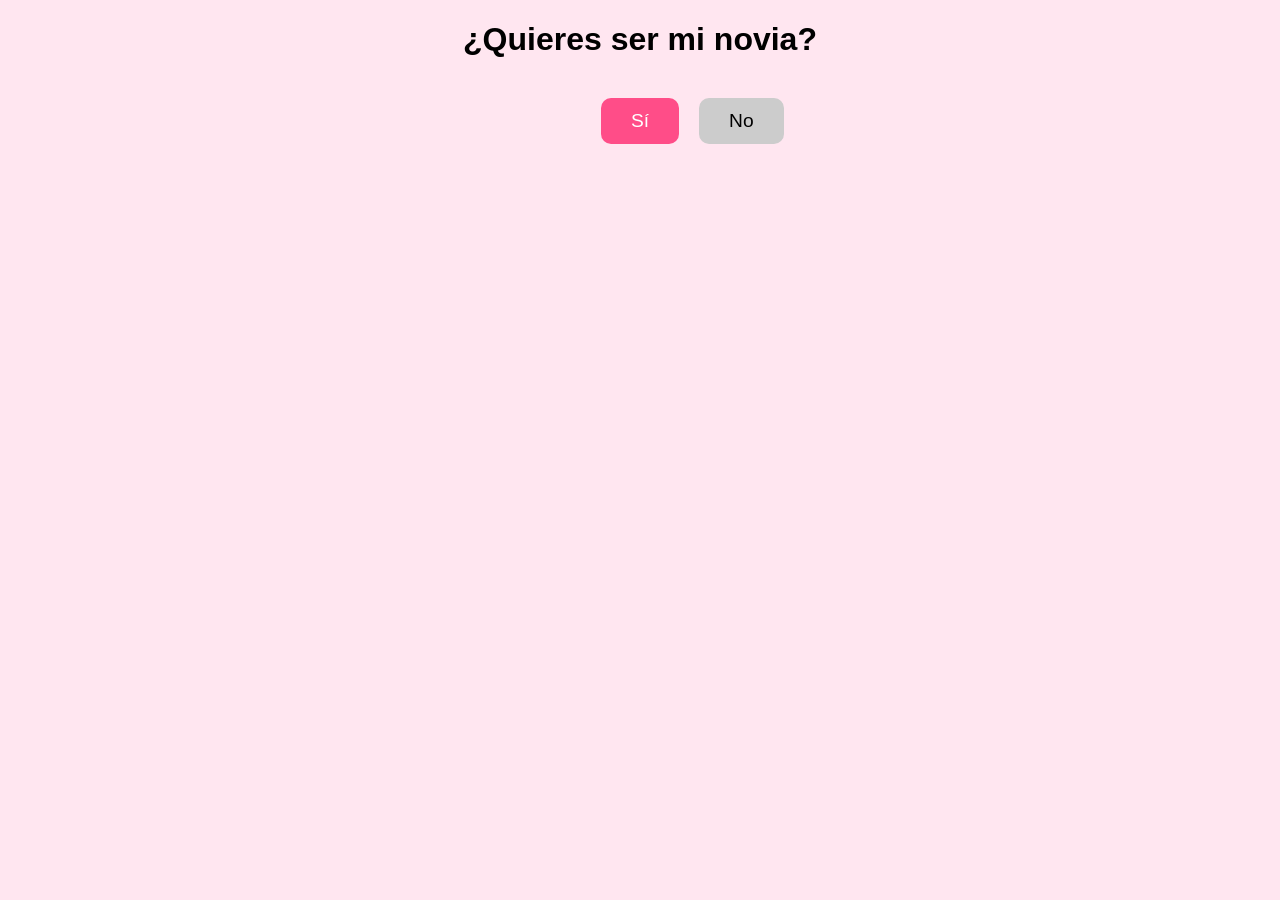
==== index.html @ a4ca76c9 "Add files via upload" ====
<!DOCTYPE html>
<html lang="es">
<head>
    <meta charset="UTF-8">
    <meta name="viewport" content="width=device-width, initial-scale=1.0">
    <title>Pregunta especial</title>

    <style>
        body {
            font-family: Arial, sans-serif;
            background: #ffe6f0;
            display: flex;
            justify-content: center;
            align-items: center;
            height: 100vh;
            margin: 0;
            overflow: hidden;
        }

        .contenedor {
            text-align: center;
            position: relative;
            width: 100%;
            height: 100%;
        }

        h1 {
            font-size: 2em;
            margin-bottom: 30px;
        }

        button {
            font-size: 1.2em;
            padding: 12px 30px;
            margin: 10px;
            border-radius: 10px;
            border: none;
            transition: transform 0.2s ease;
        }

        #si {
            background-color: #ff4d88;
            color: white;
            position: relative;
            z-index: 2;
        }

        #no {
            background-color: #ccc;
            position: absolute;
            z-index: 1;
        }

        .resultado {
            display: none;
            text-align: center;
            padding: 20px;
        }

        .resultado img {
            width: 80%;
            max-width: 300px;
            margin-top: 20px;
            border-radius: 15px;
        }
    </style>
</head>
<body>

<div class="contenedor" id="pregunta">
    <h1>¿Quieres ser mi novia?</h1>
    <button id="si">Sí</button>
    <button id="no">No</button>
</div>

<div class="resultado" id="resultado">
    <h1>❤️Gracias mvdd y prometo que seras la Mujer mas Feliz del Mundoo ❤️</h1>
    <p>Gracias por hacerme la persona más feliz ❤️😍</p>
    <img src="https://media0.giphy.com/media/v1.Y2lkPTc5MGI3NjExbjNtMHBoNDFiajRmOTJwbWtxbmJ6cDFyMjhobnFtYnBhaHRndTQyeSZlcD12MV9pbnRlcm5hbF9naWZfYnlfaWQmY3Q9Zw/1JmGiBtqTuehfYxuy9/giphy.gif">
</div>

<!-- Sonido romántico -->
<audio id="sonido">
    <source src="https://www.soundjay.com/human/sounds/heartbeat-01.mp3" type="audio/mpeg">
</audio>

<script>
    const botonNo = document.getElementById("no");
    const botonSi = document.getElementById("si");
    const pregunta = document.getElementById("pregunta");
    const resultado = document.getElementById("resultado");
    const sonido = document.getElementById("sonido");

    let escalaSi = 1;

    function moverBotonNo() {
        const anchoBoton = botonNo.offsetWidth;
        const altoBoton = botonNo.offsetHeight;

        const margen = 20;

        const maxX = window.innerWidth - anchoBoton - margen;
        const maxY = window.innerHeight - altoBoton - margen;

        const x = Math.random() * maxX;
        const y = Math.random() * maxY;

        botonNo.style.left = x + "px";
        botonNo.style.top = y + "px";

        // Animación botón No
        botonNo.style.transform = "scale(1.3)";
        setTimeout(() => {
            botonNo.style.transform = "scale(1)";
        }, 200);

        // Crecer botón Sí
        escalaSi = Math.min(escalaSi + 0.1, 2);
        botonSi.style.transform = `scale(${escalaSi})`;

        // Reproducir sonido
        sonido.currentTime = 0;
        sonido.play();
    }

    // PC
    botonNo.addEventListener("mouseover", moverBotonNo);

    // Teléfono
    botonNo.addEventListener("touchstart", moverBotonNo);

    botonSi.addEventListener("click", () => {
        pregunta.style.display = "none";
        resultado.style.display = "block";
    });
</script>

</body>
</html>
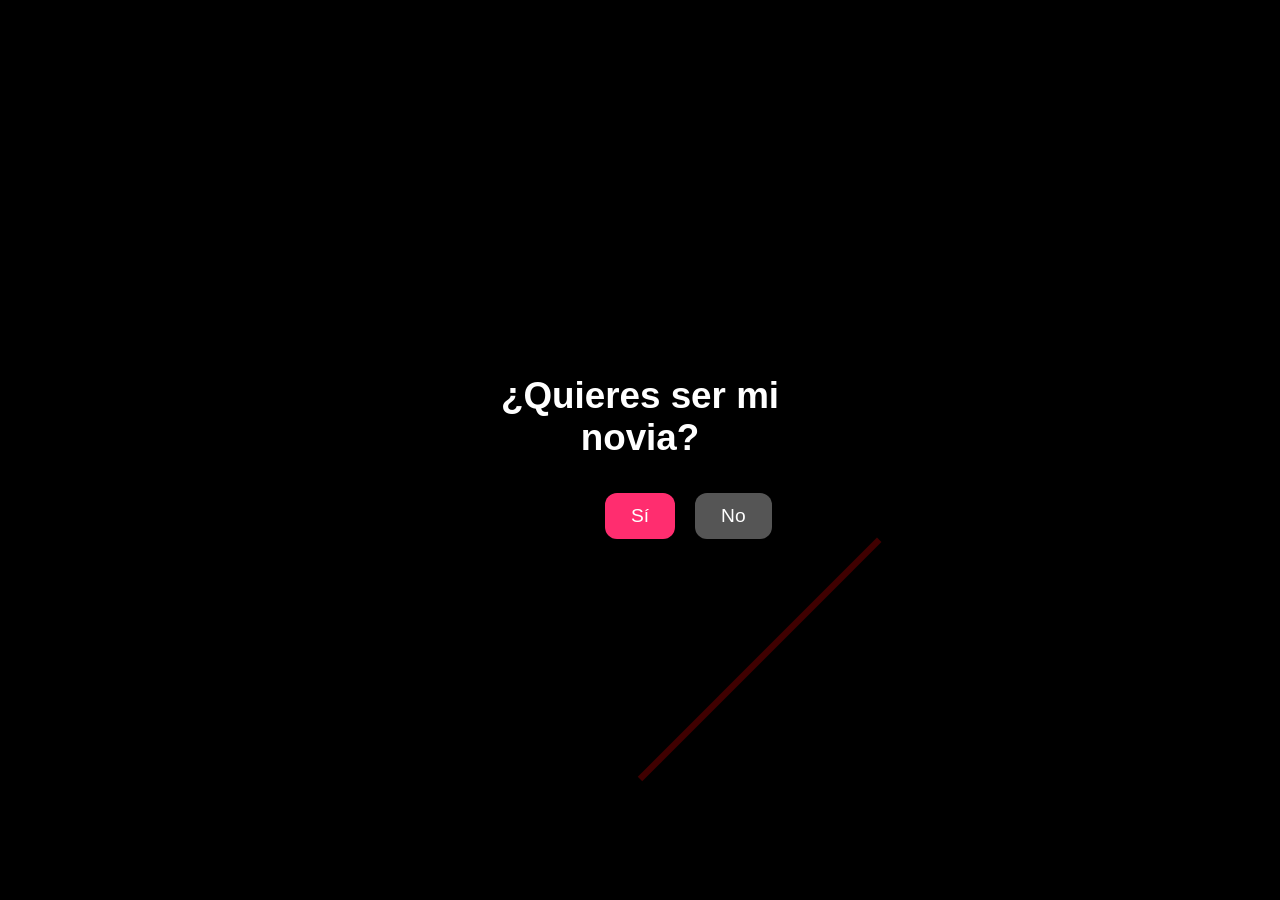
==== commit fb0619aa: "Add files via upload" ====
--- a/index.html
+++ b/index.html
@@ -6,80 +6,169 @@
     <title>Pregunta especial</title>
 
     <style>
+        * {
+            box-sizing: border-box;
+        }
+
         body {
+            margin: 0;
+            min-height: 100vh;
             font-family: Arial, sans-serif;
-            background: #ffe6f0;
+            background: black;
+            overflow: hidden;
             display: flex;
             justify-content: center;
             align-items: center;
-            height: 100vh;
-            margin: 0;
-            overflow: hidden;
-        }
-
+        }
+
+        /* ===== FONDO ANIMADO ===== */
+        .fondo {
+            position: fixed;
+            inset: 0;
+            z-index: 0;
+            display: flex;
+            justify-content: center;
+            align-items: center;
+        }
+
+        .fondo svg {
+            width: 90vmin;
+            opacity: 0.25;
+        }
+
+        .fondo path {
+            fill: none;
+            stroke: red;
+            stroke-width: 4;
+            stroke-dasharray: 1200;
+            stroke-dashoffset: 1200;
+            animation: fondoCorazon 6s ease-in-out infinite;
+        }
+
+        @keyframes fondoCorazon {
+            0%   { stroke-dashoffset: 1200; }
+            50%  { stroke-dashoffset: 0; }
+            100% { stroke-dashoffset: -1200; }
+        }
+
+        /* ===== CONTENIDO ===== */
         .contenedor {
+            position: relative;
+            z-index: 2;
+            width: 100%;
+            max-width: 420px;
+            padding: 20px;
             text-align: center;
-            position: relative;
-            width: 100%;
-            height: 100%;
+            color: white;
         }
 
         h1 {
-            font-size: 2em;
-            margin-bottom: 30px;
+            font-size: clamp(1.6rem, 5vw, 2.3rem);
+            margin-bottom: 24px;
+        }
+
+        p {
+            font-size: clamp(1rem, 3.5vw, 1.2rem);
         }
 
         button {
-            font-size: 1.2em;
-            padding: 12px 30px;
+            font-size: clamp(1rem, 4vw, 1.2rem);
+            padding: 12px 26px;
             margin: 10px;
-            border-radius: 10px;
+            border-radius: 12px;
             border: none;
             transition: transform 0.2s ease;
         }
 
         #si {
-            background-color: #ff4d88;
+            background-color: #ff2d6f;
             color: white;
-            position: relative;
             z-index: 2;
         }
 
         #no {
-            background-color: #ccc;
+            background-color: #555;
+            color: white;
             position: absolute;
             z-index: 1;
         }
 
         .resultado {
             display: none;
-            text-align: center;
-            padding: 20px;
         }
 
         .resultado img {
-            width: 80%;
-            max-width: 300px;
-            margin-top: 20px;
+            width: 100%;
+            max-width: 280px;
+            margin: 20px auto 0;
+            display: block;
             border-radius: 15px;
+        }
+
+        /* ===== CORAZÓN FINAL ===== */
+        .corazon {
+            display: none;
+            margin: 20px auto 0;
+            width: clamp(140px, 40vw, 200px);
+        }
+
+        .corazon path {
+            fill: none;
+            stroke: #ff2d6f;
+            stroke-width: 6;
+            stroke-dasharray: 1000;
+            stroke-dashoffset: 1000;
+            animation: dibujar 1.8s ease forwards;
+        }
+
+        @keyframes dibujar {
+            to { stroke-dashoffset: 0; }
         }
     </style>
 </head>
 <body>
 
+<!-- FONDO -->
+<div class="fondo">
+    <svg viewBox="0 0 512 512">
+        <path d="
+            M256 464
+            L48 256
+            C-16 192 16 64 128 64
+            C192 64 256 128 256 128
+            C256 128 320 64 384 64
+            C496 64 528 192 464 256
+            Z"/>
+    </svg>
+</div>
+
+<!-- PREGUNTA -->
 <div class="contenedor" id="pregunta">
     <h1>¿Quieres ser mi novia?</h1>
     <button id="si">Sí</button>
     <button id="no">No</button>
 </div>
 
-<div class="resultado" id="resultado">
+<!-- RESULTADO -->
+<div class="contenedor resultado" id="resultado">
     <h1>❤️Gracias mvdd y prometo que seras la Mujer mas Feliz del Mundoo ❤️</h1>
     <p>Gracias por hacerme la persona más feliz ❤️😍</p>
     <img src="https://media0.giphy.com/media/v1.Y2lkPTc5MGI3NjExbjNtMHBoNDFiajRmOTJwbWtxbmJ6cDFyMjhobnFtYnBhaHRndTQyeSZlcD12MV9pbnRlcm5hbF9naWZfYnlfaWQmY3Q9Zw/1JmGiBtqTuehfYxuy9/giphy.gif">
+
+    <div class="corazon" id="corazon">
+        <svg viewBox="0 0 512 512">
+            <path d="
+                M256 464
+                L48 256
+                C-16 192 16 64 128 64
+                C192 64 256 128 256 128
+                C256 128 320 64 384 64
+                C496 64 528 192 464 256
+                Z"/>
+        </svg>
+    </div>
 </div>
 
-<!-- Sonido romántico -->
 <audio id="sonido">
     <source src="https://www.soundjay.com/human/sounds/heartbeat-01.mp3" type="audio/mpeg">
 </audio>
@@ -90,48 +179,56 @@
     const pregunta = document.getElementById("pregunta");
     const resultado = document.getElementById("resultado");
     const sonido = document.getElementById("sonido");
+    const corazon = document.getElementById("corazon");
 
     let escalaSi = 1;
 
+    function vibrar() {
+        if (navigator.vibrate) navigator.vibrate(120);
+    }
+
     function moverBotonNo() {
-        const anchoBoton = botonNo.offsetWidth;
-        const altoBoton = botonNo.offsetHeight;
-
-        const margen = 20;
-
-        const maxX = window.innerWidth - anchoBoton - margen;
-        const maxY = window.innerHeight - altoBoton - margen;
-
-        const x = Math.random() * maxX;
-        const y = Math.random() * maxY;
+        const cont = pregunta.getBoundingClientRect();
+        const rectSi = botonSi.getBoundingClientRect();
+        const w = botonNo.offsetWidth;
+        const h = botonNo.offsetHeight;
+
+        let x, y, distancia, intentos = 0;
+
+        do {
+            x = Math.random() * (cont.width - w);
+            y = Math.random() * (cont.height - h);
+
+            const cxNo = cont.left + x + w / 2;
+            const cyNo = cont.top + y + h / 2;
+            const cxSi = rectSi.left + rectSi.width / 2;
+            const cySi = rectSi.top + rectSi.height / 2;
+
+            distancia = Math.hypot(cxNo - cxSi, cyNo - cySi);
+            intentos++;
+        } while (distancia < 90 && intentos < 20);
 
         botonNo.style.left = x + "px";
         botonNo.style.top = y + "px";
 
-        // Animación botón No
-        botonNo.style.transform = "scale(1.3)";
-        setTimeout(() => {
-            botonNo.style.transform = "scale(1)";
-        }, 200);
-
-        // Crecer botón Sí
-        escalaSi = Math.min(escalaSi + 0.1, 2);
+        botonNo.style.transform = "scale(1.25)";
+        setTimeout(() => botonNo.style.transform = "scale(1)", 200);
+
+        escalaSi = Math.min(escalaSi + 0.1, 30);
         botonSi.style.transform = `scale(${escalaSi})`;
 
-        // Reproducir sonido
         sonido.currentTime = 0;
         sonido.play();
+        vibrar();
     }
 
-    // PC
     botonNo.addEventListener("mouseover", moverBotonNo);
-
-    // Teléfono
     botonNo.addEventListener("touchstart", moverBotonNo);
 
     botonSi.addEventListener("click", () => {
         pregunta.style.display = "none";
         resultado.style.display = "block";
+        setTimeout(() => corazon.style.display = "block", 600);
     });
 </script>
 
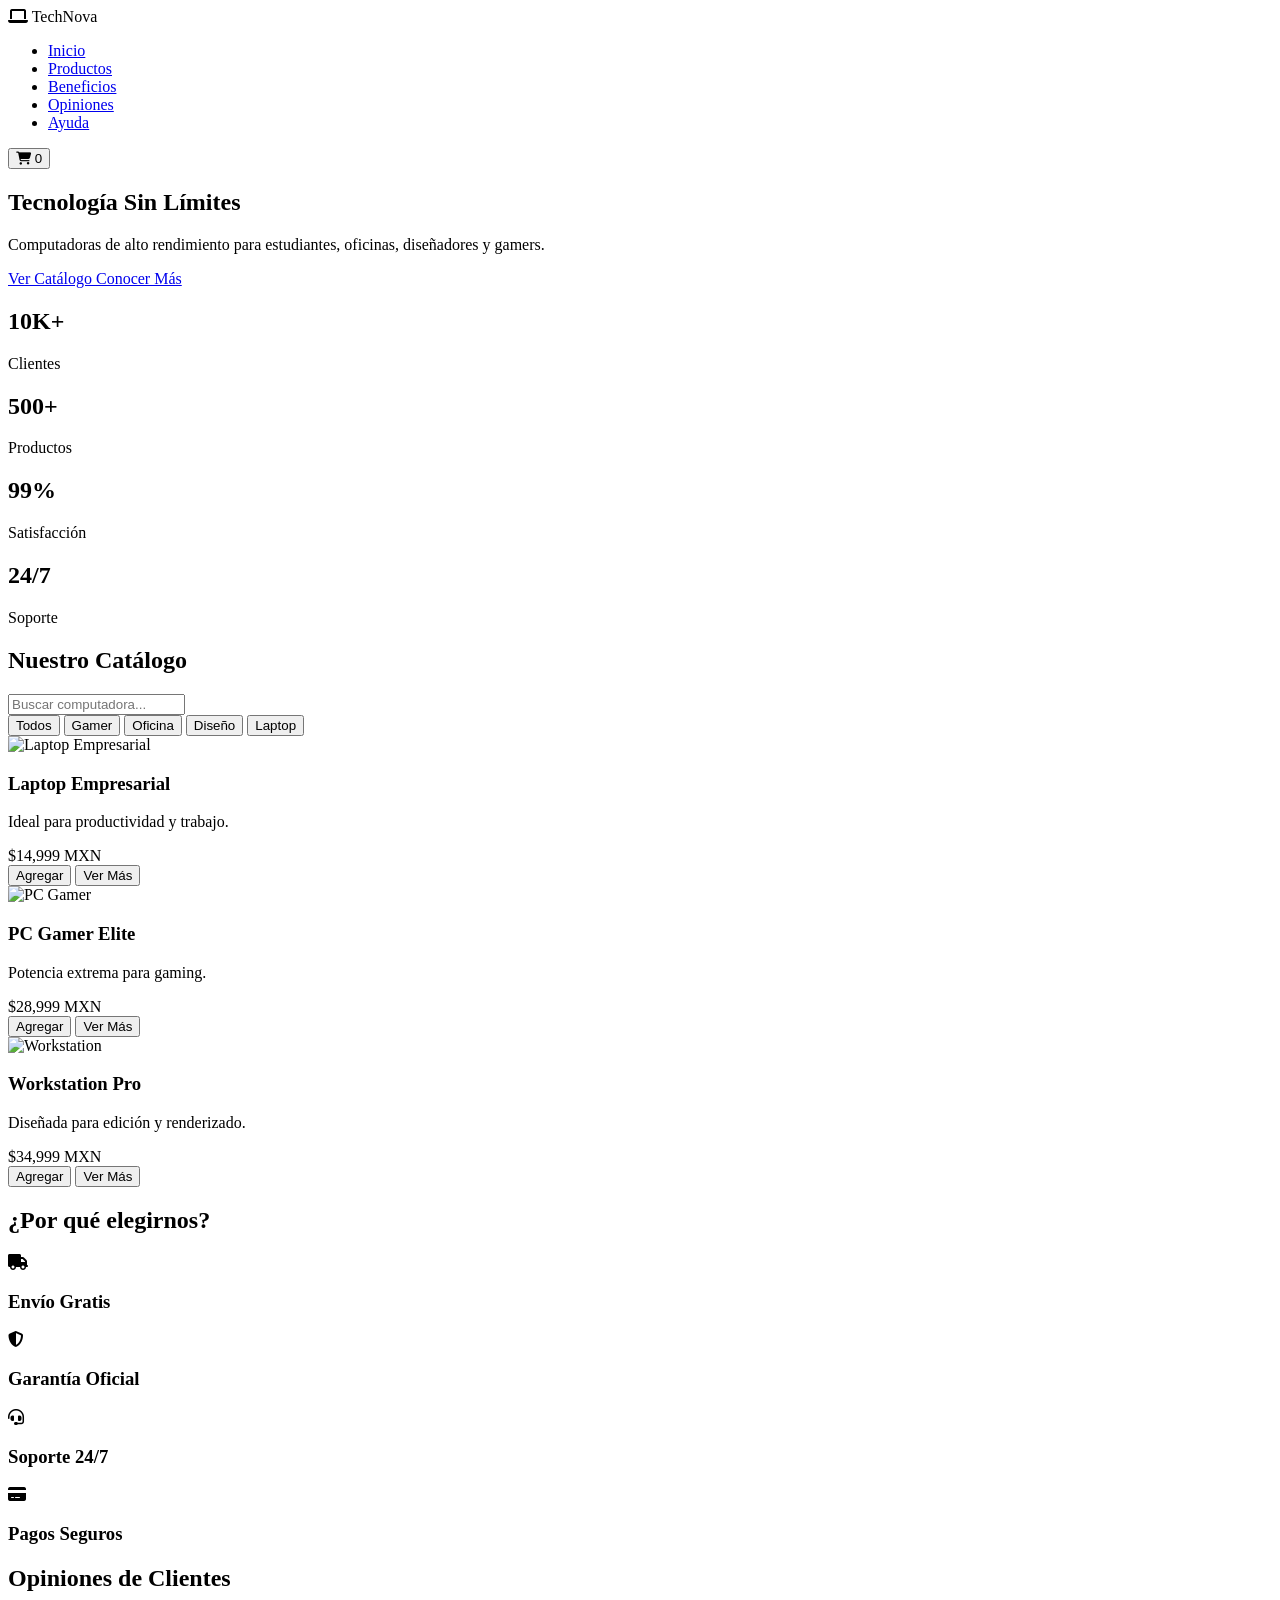
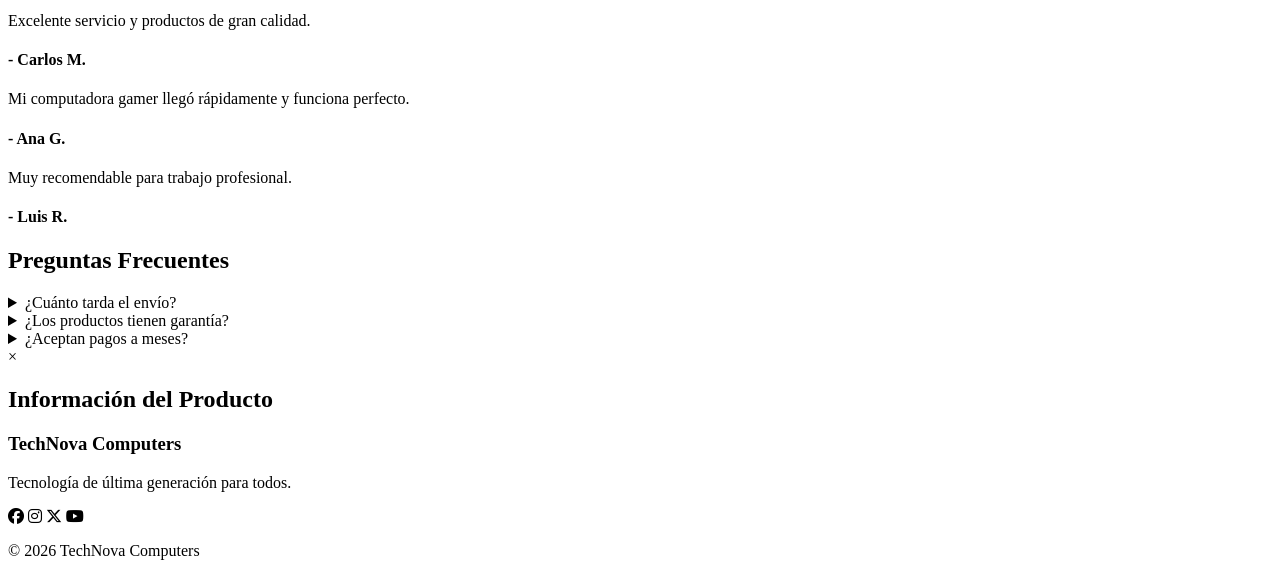
==== commit 06d02663: "Add files via upload" ====
--- a/index.html
+++ b/index.html
@@ -1,236 +1,474 @@
 <!DOCTYPE html>
 <html lang="es">
+
 <head>
     <meta charset="UTF-8">
     <meta name="viewport" content="width=device-width, initial-scale=1.0">
-    <title>Pregunta especial</title>
-
-    <style>
-        * {
-            box-sizing: border-box;
-        }
-
-        body {
-            margin: 0;
-            min-height: 100vh;
-            font-family: Arial, sans-serif;
-            background: black;
-            overflow: hidden;
-            display: flex;
-            justify-content: center;
-            align-items: center;
-        }
-
-        /* ===== FONDO ANIMADO ===== */
-        .fondo {
-            position: fixed;
-            inset: 0;
-            z-index: 0;
-            display: flex;
-            justify-content: center;
-            align-items: center;
-        }
-
-        .fondo svg {
-            width: 90vmin;
-            opacity: 0.25;
-        }
-
-        .fondo path {
-            fill: none;
-            stroke: red;
-            stroke-width: 4;
-            stroke-dasharray: 1200;
-            stroke-dashoffset: 1200;
-            animation: fondoCorazon 6s ease-in-out infinite;
-        }
-
-        @keyframes fondoCorazon {
-            0%   { stroke-dashoffset: 1200; }
-            50%  { stroke-dashoffset: 0; }
-            100% { stroke-dashoffset: -1200; }
-        }
-
-        /* ===== CONTENIDO ===== */
-        .contenedor {
-            position: relative;
-            z-index: 2;
-            width: 100%;
-            max-width: 420px;
-            padding: 20px;
-            text-align: center;
-            color: white;
-        }
-
-        h1 {
-            font-size: clamp(1.6rem, 5vw, 2.3rem);
-            margin-bottom: 24px;
-        }
-
-        p {
-            font-size: clamp(1rem, 3.5vw, 1.2rem);
-        }
-
-        button {
-            font-size: clamp(1rem, 4vw, 1.2rem);
-            padding: 12px 26px;
-            margin: 10px;
-            border-radius: 12px;
-            border: none;
-            transition: transform 0.2s ease;
-        }
-
-        #si {
-            background-color: #ff2d6f;
-            color: white;
-            z-index: 2;
-        }
-
-        #no {
-            background-color: #555;
-            color: white;
-            position: absolute;
-            z-index: 1;
-        }
-
-        .resultado {
-            display: none;
-        }
-
-        .resultado img {
-            width: 100%;
-            max-width: 280px;
-            margin: 20px auto 0;
-            display: block;
-            border-radius: 15px;
-        }
-
-        /* ===== CORAZÓN FINAL ===== */
-        .corazon {
-            display: none;
-            margin: 20px auto 0;
-            width: clamp(140px, 40vw, 200px);
-        }
-
-        .corazon path {
-            fill: none;
-            stroke: #ff2d6f;
-            stroke-width: 6;
-            stroke-dasharray: 1000;
-            stroke-dashoffset: 1000;
-            animation: dibujar 1.8s ease forwards;
-        }
-
-        @keyframes dibujar {
-            to { stroke-dashoffset: 0; }
-        }
-    </style>
+    <title>TechNova Computers</title>
+
+    <link rel="stylesheet" href="css/styles.css">
+
+    <link rel="stylesheet"
+        href="https://cdnjs.cloudflare.com/ajax/libs/font-awesome/6.5.2/css/all.min.css">
 </head>
+
 <body>
 
-<!-- FONDO -->
-<div class="fondo">
-    <svg viewBox="0 0 512 512">
-        <path d="
-            M256 464
-            L48 256
-            C-16 192 16 64 128 64
-            C192 64 256 128 256 128
-            C256 128 320 64 384 64
-            C496 64 528 192 464 256
-            Z"/>
-    </svg>
-</div>
-
-<!-- PREGUNTA -->
-<div class="contenedor" id="pregunta">
-    <h1>¿Quieres ser mi novia?</h1>
-    <button id="si">Sí</button>
-    <button id="no">No</button>
-</div>
-
-<!-- RESULTADO -->
-<div class="contenedor resultado" id="resultado">
-    <h1>❤️Gracias mvdd y prometo que seras la Mujer mas Feliz del Mundoo ❤️</h1>
-    <p>Gracias por hacerme la persona más feliz ❤️😍</p>
-    <img src="https://media0.giphy.com/media/v1.Y2lkPTc5MGI3NjExbjNtMHBoNDFiajRmOTJwbWtxbmJ6cDFyMjhobnFtYnBhaHRndTQyeSZlcD12MV9pbnRlcm5hbF9naWZfYnlfaWQmY3Q9Zw/1JmGiBtqTuehfYxuy9/giphy.gif">
-
-    <div class="corazon" id="corazon">
-        <svg viewBox="0 0 512 512">
-            <path d="
-                M256 464
-                L48 256
-                C-16 192 16 64 128 64
-                C192 64 256 128 256 128
-                C256 128 320 64 384 64
-                C496 64 528 192 464 256
-                Z"/>
-        </svg>
+
+    <!-- ==========================
+         HEADER
+    =========================== -->
+
+    <header id="header">
+
+        <nav>
+
+            <div class="logo">
+                <i class="fas fa-laptop"></i>
+                TechNova
+            </div>
+
+            <ul class="nav-links">
+
+                <li>
+                    <a href="#inicio">Inicio</a>
+                </li>
+
+                <li>
+                    <a href="#productos">Productos</a>
+                </li>
+
+                <li>
+                    <a href="#beneficios">Beneficios</a>
+                </li>
+
+                <li>
+                    <a href="#testimonios">Opiniones</a>
+                </li>
+
+                <li>
+                    <a href="#ayuda">Ayuda</a>
+                </li>
+
+            </ul>
+
+            <div class="acciones">
+
+                <button id="cartBtn">
+                    <i class="fas fa-shopping-cart"></i>
+                    <span id="cartCount">0</span>
+                </button>
+
+            </div>
+
+        </nav>
+
+    </header>
+
+    <!-- ==========================
+         HERO
+    =========================== -->
+
+    <section id="inicio" class="hero">
+
+        <div class="hero-content">
+
+            <h1 class="titulo-principal">
+                Tecnología Sin Límites
+            </h1>
+
+            <p>
+                Computadoras de alto rendimiento para
+                estudiantes, oficinas, diseñadores y gamers.
+            </p>
+
+            <div class="hero-buttons">
+
+                <a href="#productos" class="btn">
+                    Ver Catálogo
+                </a>
+
+                <a href="#beneficios" class="btn-secondary">
+                    Conocer Más
+                </a>
+
+            </div>
+
+        </div>
+
+    </section>
+
+    <!-- ==========================
+         ESTADÍSTICAS
+    =========================== -->
+
+    <section class="estadisticas">
+
+        <div class="stat">
+
+            <h2>10K+</h2>
+            <p>Clientes</p>
+
+        </div>
+
+        <div class="stat">
+
+            <h2>500+</h2>
+            <p>Productos</p>
+
+        </div>
+
+        <div class="stat">
+
+            <h2>99%</h2>
+            <p>Satisfacción</p>
+
+        </div>
+
+        <div class="stat">
+
+            <h2>24/7</h2>
+            <p>Soporte</p>
+
+        </div>
+
+    </section>
+
+    <!-- ==========================
+         BUSCADOR
+    =========================== -->
+
+    <section class="search-section">
+
+        <h2>Nuestro Catálogo</h2>
+
+        <input
+            type="text"
+            id="searchInput"
+            placeholder="Buscar computadora..."
+        >
+
+    </section>
+
+    <!-- ==========================
+         FILTROS
+    =========================== -->
+
+    <section class="filtros">
+
+        <button class="filter-btn active">
+            Todos
+        </button>
+
+        <button class="filter-btn">
+            Gamer
+        </button>
+
+        <button class="filter-btn">
+            Oficina
+        </button>
+
+        <button class="filter-btn">
+            Diseño
+        </button>
+
+        <button class="filter-btn">
+            Laptop
+        </button>
+
+    </section>
+
+    <!-- ==========================
+         PRODUCTOS
+    =========================== -->
+
+    <section id="productos" class="productos">
+
+        <div class="producto">
+
+            <img
+                src="https://images.unsplash.com/photo-1496181133206-80ce9b88a853"
+                alt="Laptop Empresarial"
+            >
+
+            <div class="info">
+
+                <h3>Laptop Empresarial</h3>
+
+                <p>
+                    Ideal para productividad y trabajo.
+                </p>
+
+                <span class="precio">
+                    $14,999 MXN
+                </span>
+
+                <div class="acciones-producto">
+
+                    <button class="add-cart">
+                        Agregar
+                    </button>
+
+                    <button class="details-btn">
+                        Ver Más
+                    </button>
+
+                </div>
+
+            </div>
+
+        </div>
+
+        <div class="producto">
+
+            <img
+                src="https://images.unsplash.com/photo-1587202372775-e229f172b9d7"
+                alt="PC Gamer"
+            >
+
+            <div class="info">
+
+                <h3>PC Gamer Elite</h3>
+
+                <p>
+                    Potencia extrema para gaming.
+                </p>
+
+                <span class="precio">
+                    $28,999 MXN
+                </span>
+
+                <div class="acciones-producto">
+
+                    <button class="add-cart">
+                        Agregar
+                    </button>
+
+                    <button class="details-btn">
+                        Ver Más
+                    </button>
+
+                </div>
+
+            </div>
+
+        </div>
+
+        <div class="producto">
+
+            <img
+                src="https://images.unsplash.com/photo-1593642634443-44adaa06623a"
+                alt="Workstation"
+            >
+
+            <div class="info">
+
+                <h3>Workstation Pro</h3>
+
+                <p>
+                    Diseñada para edición y renderizado.
+                </p>
+
+                <span class="precio">
+                    $34,999 MXN
+                </span>
+
+                <div class="acciones-producto">
+
+                    <button class="add-cart">
+                        Agregar
+                    </button>
+
+                    <button class="details-btn">
+                        Ver Más
+                    </button>
+
+                </div>
+
+            </div>
+
+        </div>
+
+    </section>
+
+    <!-- ==========================
+         BENEFICIOS
+    =========================== -->
+
+    <section id="beneficios" class="beneficios">
+
+        <h2>¿Por qué elegirnos?</h2>
+
+        <div class="benefit-grid">
+
+            <div class="benefit-card">
+                <i class="fas fa-truck"></i>
+                <h3>Envío Gratis</h3>
+            </div>
+
+            <div class="benefit-card">
+                <i class="fas fa-shield-alt"></i>
+                <h3>Garantía Oficial</h3>
+            </div>
+
+            <div class="benefit-card">
+                <i class="fas fa-headset"></i>
+                <h3>Soporte 24/7</h3>
+            </div>
+
+            <div class="benefit-card">
+                <i class="fas fa-credit-card"></i>
+                <h3>Pagos Seguros</h3>
+            </div>
+
+        </div>
+
+    </section>
+
+    <!-- ==========================
+         TESTIMONIOS
+    =========================== -->
+
+    <section id="testimonios" class="testimonios">
+
+        <h2>Opiniones de Clientes</h2>
+
+        <div class="testimonial-container">
+
+            <div class="testimonial">
+
+                <p>
+                    Excelente servicio y productos
+                    de gran calidad.
+                </p>
+
+                <h4>- Carlos M.</h4>
+
+            </div>
+
+            <div class="testimonial">
+
+                <p>
+                    Mi computadora gamer llegó
+                    rápidamente y funciona perfecto.
+                </p>
+
+                <h4>- Ana G.</h4>
+
+            </div>
+
+            <div class="testimonial">
+
+                <p>
+                    Muy recomendable para trabajo
+                    profesional.
+                </p>
+
+                <h4>- Luis R.</h4>
+
+            </div>
+
+        </div>
+
+    </section>
+
+    <!-- ==========================
+         AYUDA
+    =========================== -->
+
+    <section id="ayuda" class="ayuda">
+
+        <h2>Preguntas Frecuentes</h2>
+
+        <details>
+            <summary>
+                ¿Cuánto tarda el envío?
+            </summary>
+
+            <p>
+                Entre 2 y 5 días hábiles.
+            </p>
+        </details>
+
+        <details>
+            <summary>
+                ¿Los productos tienen garantía?
+            </summary>
+
+            <p>
+                Sí, todos incluyen garantía oficial.
+            </p>
+        </details>
+
+        <details>
+            <summary>
+                ¿Aceptan pagos a meses?
+            </summary>
+
+            <p>
+                Sí, contamos con diferentes planes.
+            </p>
+        </details>
+
+    </section>
+
+    <!-- ==========================
+         MODAL PRODUCTO
+    =========================== -->
+
+    <div id="productModal" class="modal">
+
+        <div class="modal-content">
+
+            <span class="close-modal">
+                &times;
+            </span>
+
+            <h2>Información del Producto</h2>
+
+            <div id="modalBody"></div>
+
+        </div>
+
     </div>
-</div>
-
-<audio id="sonido">
-    <source src="https://www.soundjay.com/human/sounds/heartbeat-01.mp3" type="audio/mpeg">
-</audio>
-
-<script>
-    const botonNo = document.getElementById("no");
-    const botonSi = document.getElementById("si");
-    const pregunta = document.getElementById("pregunta");
-    const resultado = document.getElementById("resultado");
-    const sonido = document.getElementById("sonido");
-    const corazon = document.getElementById("corazon");
-
-    let escalaSi = 1;
-
-    function vibrar() {
-        if (navigator.vibrate) navigator.vibrate(120);
-    }
-
-    function moverBotonNo() {
-        const cont = pregunta.getBoundingClientRect();
-        const rectSi = botonSi.getBoundingClientRect();
-        const w = botonNo.offsetWidth;
-        const h = botonNo.offsetHeight;
-
-        let x, y, distancia, intentos = 0;
-
-        do {
-            x = Math.random() * (cont.width - w);
-            y = Math.random() * (cont.height - h);
-
-            const cxNo = cont.left + x + w / 2;
-            const cyNo = cont.top + y + h / 2;
-            const cxSi = rectSi.left + rectSi.width / 2;
-            const cySi = rectSi.top + rectSi.height / 2;
-
-            distancia = Math.hypot(cxNo - cxSi, cyNo - cySi);
-            intentos++;
-        } while (distancia < 90 && intentos < 20);
-
-        botonNo.style.left = x + "px";
-        botonNo.style.top = y + "px";
-
-        botonNo.style.transform = "scale(1.25)";
-        setTimeout(() => botonNo.style.transform = "scale(1)", 200);
-
-        escalaSi = Math.min(escalaSi + 0.1, 30);
-        botonSi.style.transform = `scale(${escalaSi})`;
-
-        sonido.currentTime = 0;
-        sonido.play();
-        vibrar();
-    }
-
-    botonNo.addEventListener("mouseover", moverBotonNo);
-    botonNo.addEventListener("touchstart", moverBotonNo);
-
-    botonSi.addEventListener("click", () => {
-        pregunta.style.display = "none";
-        resultado.style.display = "block";
-        setTimeout(() => corazon.style.display = "block", 600);
-    });
-</script>
+
+  
+    <!-- ==========================
+         FOOTER
+    =========================== -->
+
+    <footer>
+
+        <div class="footer-content">
+
+            <h3>TechNova Computers</h3>
+
+            <p>
+                Tecnología de última generación
+                para todos.
+            </p>
+
+            <div class="socials">
+
+                <i class="fab fa-facebook"></i>
+
+                <i class="fab fa-instagram"></i>
+
+                <i class="fab fa-x-twitter"></i>
+
+                <i class="fab fa-youtube"></i>
+
+            </div>
+
+        </div>
+
+        <p class="copyright">
+            © 2026 TechNova Computers
+        </p>
+
+    </footer>
+
+    <script src="script.js"></script>
 
 </body>
-</html>
+</html>
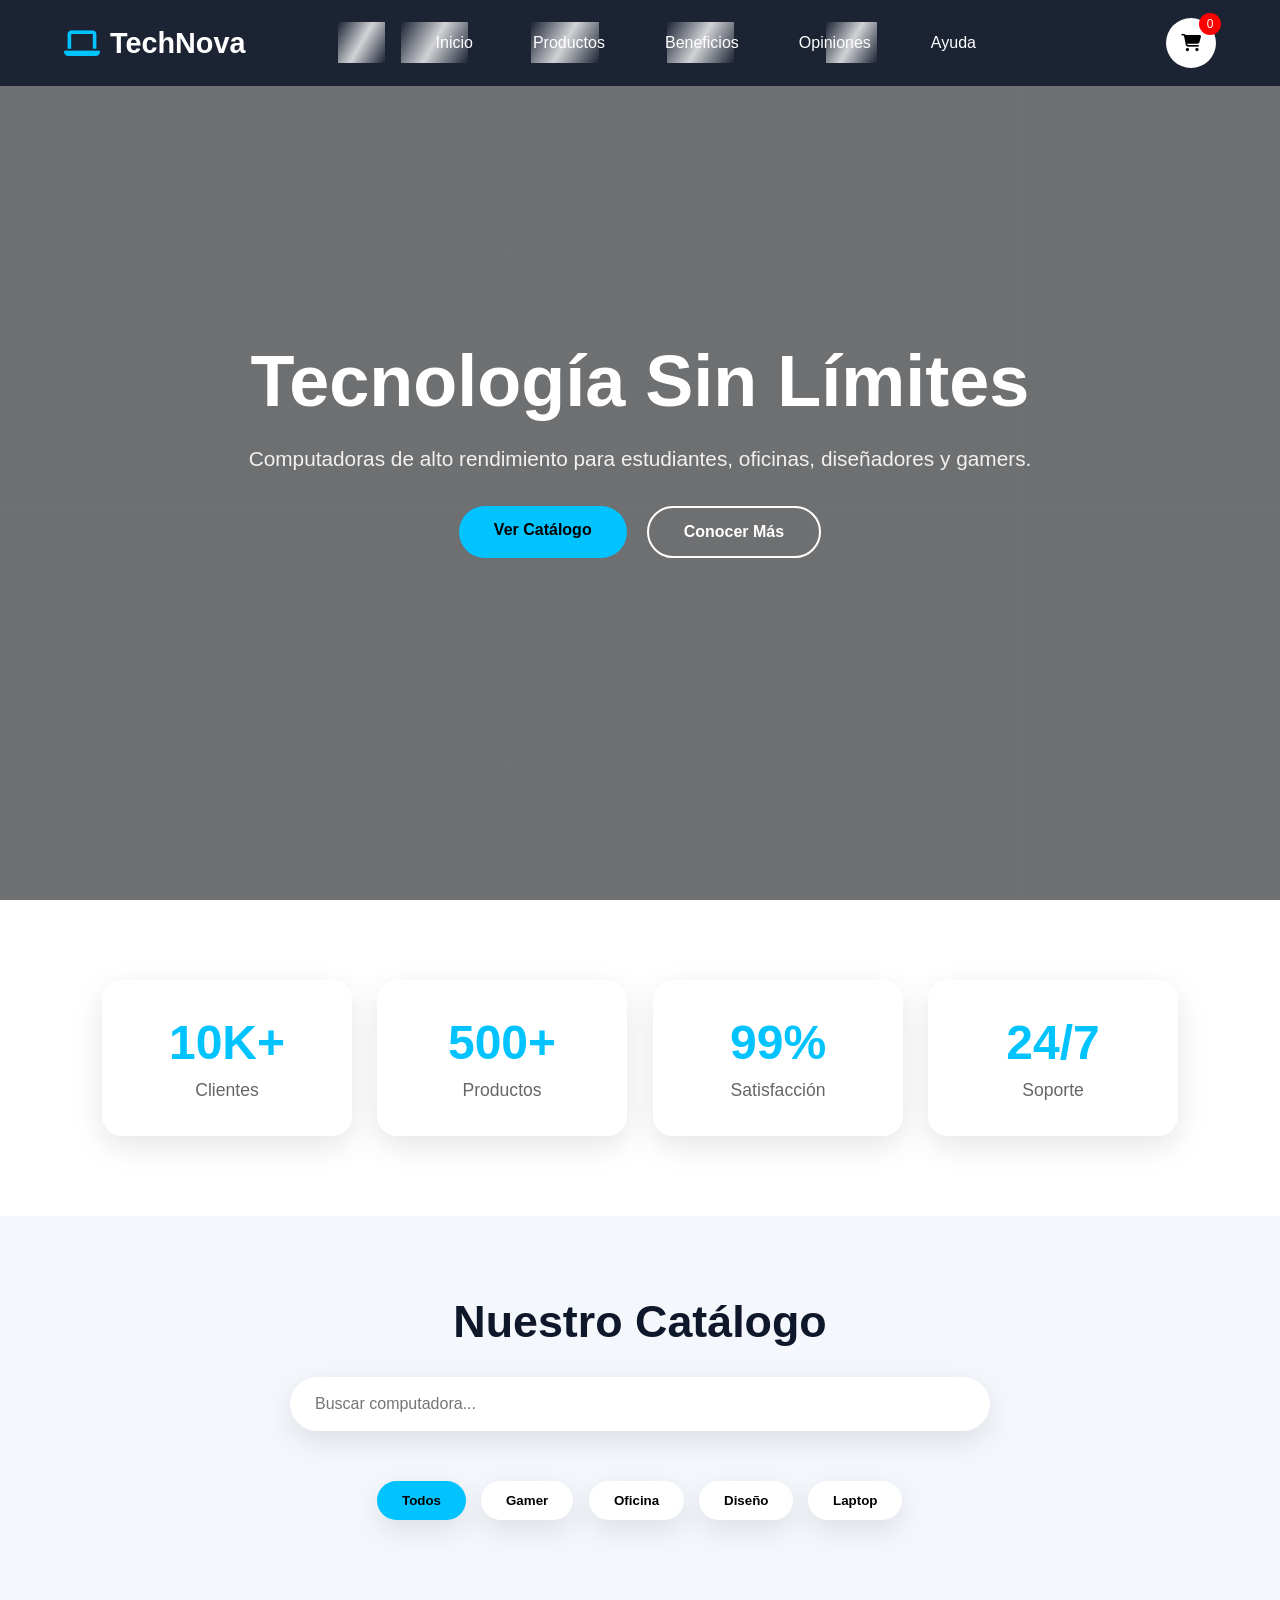
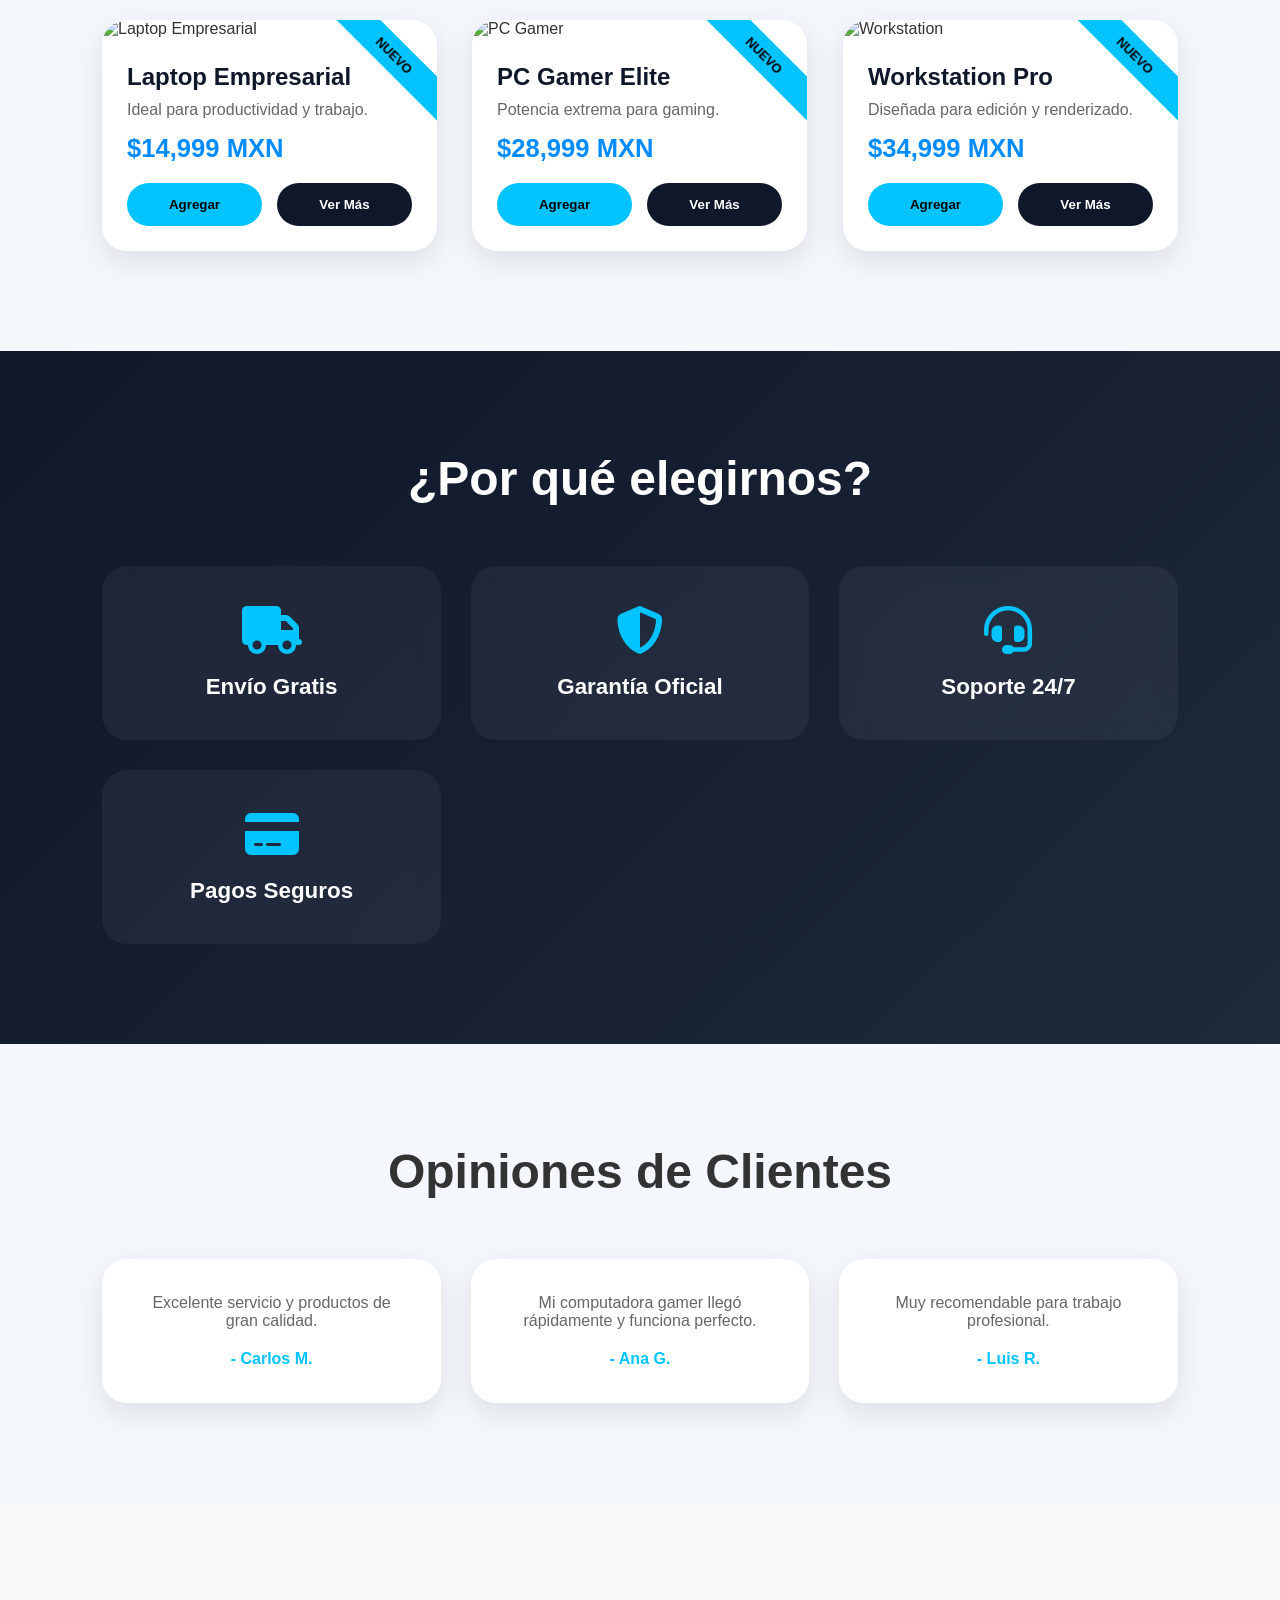
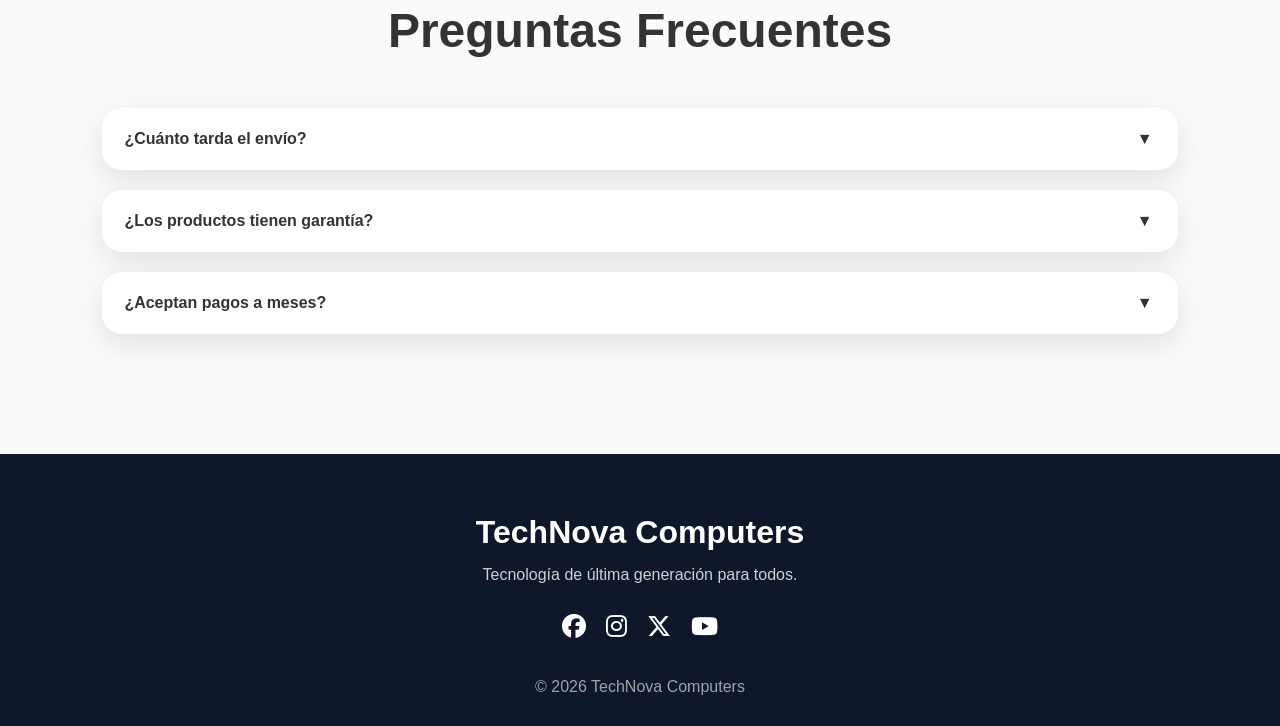
==== commit 027fba83: "Update index.html" ====
--- a/index.html
+++ b/index.html
@@ -6,7 +6,7 @@
     <meta name="viewport" content="width=device-width, initial-scale=1.0">
     <title>TechNova Computers</title>
 
-    <link rel="stylesheet" href="css/styles.css">
+    <link rel="stylesheet" href="styles.css">
 
     <link rel="stylesheet"
         href="https://cdnjs.cloudflare.com/ajax/libs/font-awesome/6.5.2/css/all.min.css">
@@ -471,4 +471,4 @@
     <script src="script.js"></script>
 
 </body>
-</html>+</html>
--- a/styles.css
+++ b/styles.css
@@ -0,0 +1,1683 @@
+/* ==========================================
+   TECHNOVA COMPUTERS - STYLES.CSS
+   FASE 2A
+========================================== */
+
+/* ========= FUENTE ========= */
+
+@import url('https://fonts.googleapis.com/css2?family=Poppins:wght@300;400;500;600;700;800&display=swap');
+
+/* ========= VARIABLES ========= */
+
+:root{
+
+    --primary:#00c3ff;
+    --secondary:#008cff;
+
+    --dark:#0f172a;
+    --dark2:#1e293b;
+
+    --light:#ffffff;
+    --gray:#e5e7eb;
+
+    --text:#333333;
+
+    --shadow:
+    0 10px 30px rgba(0,0,0,.1);
+
+    --transition:
+    all .4s ease;
+}
+
+/* ========= RESET ========= */
+
+*{
+    margin:0;
+    padding:0;
+    box-sizing:border-box;
+}
+
+html{
+    scroll-behavior:smooth;
+}
+
+body{
+
+    font-family:'Poppins', sans-serif;
+
+    background:#f4f7fb;
+
+    color:var(--text);
+
+    overflow-x:hidden;
+
+}
+
+/* ==========================================
+   SCROLLBAR
+========================================== */
+
+::-webkit-scrollbar{
+    width:10px;
+}
+
+::-webkit-scrollbar-track{
+    background:#eaeaea;
+}
+
+::-webkit-scrollbar-thumb{
+
+    background:linear-gradient(
+        to bottom,
+        var(--primary),
+        var(--secondary)
+    );
+
+    border-radius:50px;
+}
+
+/* ==========================================
+   LOADER
+========================================== */
+
+#loader{
+
+    position:fixed;
+
+    top:0;
+    left:0;
+
+    width:100%;
+    height:100vh;
+
+    background:#0f172a;
+
+    display:flex;
+
+    flex-direction:column;
+
+    justify-content:center;
+    align-items:center;
+
+    z-index:9999;
+
+    transition:1s ease;
+}
+
+#loader h2{
+
+    color:white;
+
+    margin-top:20px;
+
+    letter-spacing:3px;
+}
+
+.spinner{
+
+    width:80px;
+    height:80px;
+
+    border:8px solid rgba(255,255,255,.2);
+
+    border-top:8px solid var(--primary);
+
+    border-radius:50%;
+
+    animation:spin 1s linear infinite;
+}
+
+@keyframes spin{
+
+    from{
+        transform:rotate(0deg);
+    }
+
+    to{
+        transform:rotate(360deg);
+    }
+
+}
+
+/* ==========================================
+   HEADER
+========================================== */
+
+header{
+
+    position:fixed;
+
+    top:0;
+    left:0;
+
+    width:100%;
+
+    z-index:1000;
+
+    background:rgba(15,23,42,.85);
+
+    backdrop-filter:blur(10px);
+
+    transition:.4s ease;
+}
+
+header.scrolled{
+
+    background:#0f172a;
+
+    box-shadow:
+    0 5px 20px rgba(0,0,0,.15);
+}
+
+/* ==========================================
+   NAVBAR
+========================================== */
+
+nav{
+
+    max-width:1400px;
+
+    margin:auto;
+
+    padding:18px 5%;
+
+    display:flex;
+
+    justify-content:space-between;
+    align-items:center;
+}
+
+.logo{
+
+    color:white;
+
+    font-size:1.8rem;
+
+    font-weight:700;
+
+    display:flex;
+
+    align-items:center;
+
+    gap:10px;
+
+    cursor:pointer;
+}
+
+.logo i{
+    color:var(--primary);
+}
+
+.nav-links{
+
+    display:flex;
+
+    gap:20px;
+
+    list-style:none;
+}
+
+.nav-links li a{
+
+    color:white;
+
+    text-decoration:none;
+
+    padding:12px 20px;
+
+    border-radius:50px;
+
+    position:relative;
+
+    transition:var(--transition);
+}
+
+/* Hover menú */
+
+.nav-links li a:hover{
+
+    background:var(--primary);
+
+    color:black;
+
+    transform:
+    translateY(-4px)
+    scale(1.05);
+}
+
+/* brillo */
+
+.nav-links li a::before{
+
+    content:"";
+
+    position:absolute;
+
+    top:0;
+    left:-100%;
+
+    width:60%;
+    height:100%;
+
+    background:
+    linear-gradient(
+        120deg,
+        transparent,
+        rgba(255,255,255,.8),
+        transparent
+    );
+
+    transition:.8s;
+}
+
+.nav-links li a:hover::before{
+    left:140%;
+}
+
+/* ==========================================
+   BOTONES DERECHA
+========================================== */
+
+.acciones{
+
+    display:flex;
+
+    align-items:center;
+
+    gap:15px;
+}
+
+#darkModeBtn,
+#cartBtn{
+
+    width:50px;
+    height:50px;
+
+    border:none;
+
+    border-radius:50%;
+
+    cursor:pointer;
+
+    background:white;
+
+    font-size:1.1rem;
+
+    transition:var(--transition);
+
+    position:relative;
+}
+
+#darkModeBtn:hover,
+#cartBtn:hover{
+
+    transform:
+    translateY(-5px)
+    scale(1.1);
+
+    background:var(--primary);
+}
+
+#cartCount{
+
+    position:absolute;
+
+    top:-5px;
+    right:-5px;
+
+    width:22px;
+    height:22px;
+
+    background:red;
+
+    color:white;
+
+    border-radius:50%;
+
+    font-size:.75rem;
+
+    display:flex;
+
+    justify-content:center;
+    align-items:center;
+}
+
+/* ==========================================
+   HERO
+========================================== */
+
+.hero{
+
+    min-height:100vh;
+
+    background:
+    linear-gradient(
+        rgba(0,0,0,.55),
+        rgba(0,0,0,.55)
+    ),
+
+    url("https://images.unsplash.com/photo-1518770660439-4636190af475");
+
+    background-size:cover;
+    background-position:center;
+
+    display:flex;
+
+    justify-content:center;
+    align-items:center;
+
+    text-align:center;
+
+    padding:0 20px;
+}
+
+.hero-content{
+
+    max-width:900px;
+
+    color:white;
+
+    animation:fadeUp 1.5s ease;
+}
+
+.titulo-principal{
+
+    font-size:4.5rem;
+
+    font-weight:800;
+
+    margin-bottom:25px;
+
+    line-height:1.1;
+
+    animation:zoomHero 1.4s ease;
+}
+
+.hero-content p{
+
+    font-size:1.3rem;
+
+    margin-bottom:35px;
+
+    opacity:.9;
+}
+
+/* ==========================================
+   BOTONES HERO
+========================================== */
+
+.hero-buttons{
+
+    display:flex;
+
+    justify-content:center;
+
+    gap:20px;
+
+    flex-wrap:wrap;
+}
+
+.btn,
+.btn-secondary{
+
+    text-decoration:none;
+
+    padding:15px 35px;
+
+    border-radius:50px;
+
+    font-weight:600;
+
+    transition:var(--transition);
+
+    position:relative;
+
+    overflow:hidden;
+}
+
+.btn{
+
+    background:var(--primary);
+
+    color:black;
+}
+
+.btn-secondary{
+
+    border:2px solid white;
+
+    color:white;
+}
+
+/* brillo */
+
+.btn::before,
+.btn-secondary::before{
+
+    content:"";
+
+    position:absolute;
+
+    top:0;
+    left:-100%;
+
+    width:60%;
+    height:100%;
+
+    background:
+    linear-gradient(
+        120deg,
+        transparent,
+        rgba(255,255,255,.8),
+        transparent
+    );
+
+    transition:.8s;
+}
+
+.btn:hover::before,
+.btn-secondary:hover::before{
+    left:140%;
+}
+
+.btn:hover,
+.btn-secondary:hover{
+
+    transform:
+    translateY(-6px)
+    scale(1.08);
+
+    box-shadow:
+    0 15px 30px rgba(0,195,255,.4);
+}
+
+.btn{
+
+    animation:
+    floatButton 3s ease-in-out infinite;
+}
+
+/* ==========================================
+   ANIMACIONES
+========================================== */
+
+@keyframes fadeUp{
+
+    from{
+
+        opacity:0;
+
+        transform:
+        translateY(60px);
+
+    }
+
+    to{
+
+        opacity:1;
+
+        transform:
+        translateY(0);
+
+    }
+
+}
+
+@keyframes zoomHero{
+
+    from{
+
+        opacity:0;
+
+        transform:
+        scale(.7);
+
+    }
+
+    to{
+
+        opacity:1;
+
+        transform:
+        scale(1);
+
+    }
+
+}
+
+@keyframes floatButton{
+
+    0%{
+        transform:translateY(0);
+    }
+
+    50%{
+        transform:translateY(-10px);
+    }
+
+    100%{
+        transform:translateY(0);
+    }
+
+}
+
+/* ==========================================
+   CLASES DE ENTRADA
+========================================== */
+
+.fade-up{
+    opacity:0;
+    transform:translateY(50px);
+}
+
+.fade-left{
+    opacity:0;
+    transform:translateX(-50px);
+}
+
+.fade-right{
+    opacity:0;
+    transform:translateX(50px);
+}
+
+.show{
+
+    opacity:1;
+
+    transform:translate(0);
+
+    transition:1s ease;
+}
+/* ==========================================
+   ESTADÍSTICAS
+========================================== */
+
+.estadisticas{
+
+    display:grid;
+
+    grid-template-columns:
+    repeat(auto-fit,minmax(220px,1fr));
+
+    gap:25px;
+
+    padding:80px 8%;
+
+    background:white;
+}
+
+.stat{
+
+    background:white;
+
+    padding:35px;
+
+    border-radius:20px;
+
+    text-align:center;
+
+    box-shadow:var(--shadow);
+
+    transition:.4s ease;
+}
+
+.stat:hover{
+
+    transform:
+    translateY(-12px);
+
+    box-shadow:
+    0 20px 40px rgba(0,0,0,.15);
+}
+
+.stat h2{
+
+    color:var(--primary);
+
+    font-size:3rem;
+
+    margin-bottom:10px;
+}
+
+.stat p{
+
+    color:#666;
+
+    font-size:1.1rem;
+}
+
+/* ==========================================
+   BUSCADOR
+========================================== */
+
+.search-section{
+
+    padding:80px 8% 40px;
+
+    text-align:center;
+}
+
+.search-section h2{
+
+    font-size:2.8rem;
+
+    margin-bottom:30px;
+
+    color:var(--dark);
+}
+
+#searchInput{
+
+    width:100%;
+
+    max-width:700px;
+
+    padding:18px 25px;
+
+    border:none;
+
+    border-radius:50px;
+
+    font-size:1rem;
+
+    box-shadow:var(--shadow);
+
+    transition:.4s ease;
+}
+
+#searchInput:focus{
+
+    outline:none;
+
+    transform:scale(1.02);
+
+    box-shadow:
+    0 10px 35px rgba(0,195,255,.3);
+}
+
+/* ==========================================
+   FILTROS
+========================================== */
+
+.filtros{
+
+    display:flex;
+
+    justify-content:center;
+
+    flex-wrap:wrap;
+
+    gap:15px;
+
+    padding:10px 8% 60px;
+}
+
+.filter-btn{
+
+    padding:12px 25px;
+
+    border:none;
+
+    border-radius:50px;
+
+    background:white;
+
+    cursor:pointer;
+
+    font-weight:600;
+
+    transition:.4s ease;
+
+    box-shadow:var(--shadow);
+}
+
+.filter-btn:hover{
+
+    background:var(--primary);
+
+    color:black;
+
+    transform:
+    translateY(-5px)
+    scale(1.05);
+}
+
+.filter-btn.active{
+
+    background:var(--primary);
+
+    color:black;
+}
+
+/* ==========================================
+   PRODUCTOS
+========================================== */
+
+.productos{
+
+    display:grid;
+
+    grid-template-columns:
+    repeat(auto-fit,minmax(320px,1fr));
+
+    gap:35px;
+
+    padding:40px 8% 100px;
+}
+
+/* ==========================================
+   TARJETA PRODUCTO
+========================================== */
+
+.producto{
+
+    background:white;
+
+    border-radius:25px;
+
+    overflow:hidden;
+
+    position:relative;
+
+    box-shadow:var(--shadow);
+
+    transition:.5s ease;
+
+    transform-style:preserve-3d;
+}
+
+.producto:hover{
+
+    transform:
+    translateY(-15px)
+    rotateX(3deg)
+    rotateY(-3deg);
+
+    box-shadow:
+    0 25px 50px rgba(0,0,0,.2);
+}
+
+/* ==========================================
+   IMAGEN
+========================================== */
+
+.producto img{
+
+    width:100%;
+
+    height:260px;
+
+    object-fit:cover;
+
+    transition:.8s ease;
+}
+
+.producto:hover img{
+
+    transform:scale(1.08);
+}
+
+/* ==========================================
+   INFO PRODUCTO
+========================================== */
+
+.info{
+
+    padding:25px;
+}
+
+.info h3{
+
+    font-size:1.5rem;
+
+    margin-bottom:10px;
+
+    color:var(--dark);
+}
+
+.info p{
+
+    color:#666;
+
+    margin-bottom:15px;
+}
+
+/* ==========================================
+   PRECIO
+========================================== */
+
+.precio{
+
+    display:block;
+
+    font-size:1.6rem;
+
+    font-weight:700;
+
+    color:var(--secondary);
+
+    margin-bottom:20px;
+}
+
+/* ==========================================
+   BOTONES PRODUCTO
+========================================== */
+
+.acciones-producto{
+
+    display:flex;
+
+    gap:15px;
+}
+
+.add-cart,
+.details-btn{
+
+    flex:1;
+
+    padding:14px;
+
+    border:none;
+
+    border-radius:50px;
+
+    cursor:pointer;
+
+    font-weight:600;
+
+    transition:.4s ease;
+
+    position:relative;
+
+    overflow:hidden;
+}
+
+.add-cart{
+
+    background:var(--primary);
+
+    color:black;
+}
+
+.details-btn{
+
+    background:var(--dark);
+
+    color:white;
+}
+
+/* Brillo */
+
+.add-cart::before,
+.details-btn::before{
+
+    content:"";
+
+    position:absolute;
+
+    top:0;
+    left:-100%;
+
+    width:50%;
+    height:100%;
+
+    background:
+    linear-gradient(
+        120deg,
+        transparent,
+        rgba(255,255,255,.8),
+        transparent
+    );
+
+    transition:.7s;
+}
+
+.add-cart:hover::before,
+.details-btn:hover::before{
+
+    left:150%;
+}
+
+.add-cart:hover,
+.details-btn:hover{
+
+    transform:
+    translateY(-5px)
+    scale(1.05);
+}
+
+/* ==========================================
+   ETIQUETA OFERTA
+========================================== */
+
+.producto::after{
+
+    content:"NUEVO";
+
+    position:absolute;
+
+    top:20px;
+    right:-35px;
+
+    width:140px;
+
+    text-align:center;
+
+    padding:8px;
+
+    background:var(--primary);
+
+    color:black;
+
+    font-size:.8rem;
+
+    font-weight:700;
+
+    transform:rotate(45deg);
+}
+
+/* ==========================================
+   EFECTO RESPLANDOR
+========================================== */
+
+.producto::before{
+
+    content:"";
+
+    position:absolute;
+
+    inset:0;
+
+    background:
+    linear-gradient(
+        135deg,
+        rgba(0,195,255,.1),
+        transparent
+    );
+
+    opacity:0;
+
+    transition:.5s ease;
+
+    pointer-events:none;
+}
+
+.producto:hover::before{
+
+    opacity:1;
+}
+
+/* ==========================================
+   ANIMACIÓN PRODUCTOS
+========================================== */
+
+@keyframes cardAppear{
+
+    from{
+
+        opacity:0;
+
+        transform:
+        translateY(80px);
+    }
+
+    to{
+
+        opacity:1;
+
+        transform:
+        translateY(0);
+    }
+}
+
+.producto{
+
+    animation:
+    cardAppear
+    1s ease forwards;
+}
+
+/* ==========================================
+   EFECTO PULSO BOTONES
+========================================== */
+
+@keyframes pulse{
+
+    0%{
+        transform:scale(1);
+    }
+
+    50%{
+        transform:scale(1.05);
+    }
+
+    100%{
+        transform:scale(1);
+    }
+}
+
+.add-cart:hover{
+
+    animation:
+    pulse .8s infinite;
+}
+
+/* ==========================================
+   EFECTO GLASS
+========================================== */
+
+.stat,
+.filter-btn,
+.producto{
+
+    backdrop-filter:
+    blur(10px);
+}
+
+/* ==========================================
+   TRANSICIÓN GENERAL
+========================================== */
+
+.producto,
+.stat,
+.filter-btn,
+.add-cart,
+.details-btn{
+
+    will-change:
+    transform;
+}
+
+/* ==========================================
+   BENEFICIOS
+========================================== */
+
+.beneficios{
+
+    padding:100px 8%;
+
+    background:linear-gradient(
+        135deg,
+        #0f172a,
+        #1e293b
+    );
+
+    color:white;
+
+    text-align:center;
+}
+
+.beneficios h2{
+
+    font-size:3rem;
+
+    margin-bottom:60px;
+}
+
+.benefit-grid{
+
+    display:grid;
+
+    grid-template-columns:
+    repeat(auto-fit,minmax(250px,1fr));
+
+    gap:30px;
+}
+
+.benefit-card{
+
+    background:rgba(255,255,255,.05);
+
+    backdrop-filter:blur(10px);
+
+    border-radius:25px;
+
+    padding:40px 20px;
+
+    transition:.4s ease;
+}
+
+.benefit-card:hover{
+
+    transform:
+    translateY(-12px)
+    scale(1.03);
+
+    background:
+    rgba(0,195,255,.15);
+}
+
+.benefit-card i{
+
+    font-size:3rem;
+
+    color:var(--primary);
+
+    margin-bottom:20px;
+}
+
+.benefit-card h3{
+
+    font-size:1.4rem;
+}
+
+/* ==========================================
+   TESTIMONIOS
+========================================== */
+
+.testimonios{
+
+    padding:100px 8%;
+
+    text-align:center;
+}
+
+.testimonios h2{
+
+    font-size:3rem;
+
+    margin-bottom:60px;
+}
+
+.testimonial-container{
+
+    display:grid;
+
+    grid-template-columns:
+    repeat(auto-fit,minmax(300px,1fr));
+
+    gap:30px;
+}
+
+.testimonial{
+
+    background:white;
+
+    border-radius:25px;
+
+    padding:35px;
+
+    box-shadow:var(--shadow);
+
+    transition:.4s ease;
+}
+
+.testimonial:hover{
+
+    transform:
+    translateY(-10px);
+
+    box-shadow:
+    0 20px 40px rgba(0,0,0,.15);
+}
+
+.testimonial p{
+
+    color:#666;
+
+    margin-bottom:20px;
+}
+
+.testimonial h4{
+
+    color:var(--primary);
+}
+
+/* ==========================================
+   AYUDA / FAQ
+========================================== */
+
+.ayuda{
+
+    padding:100px 8%;
+
+    background:#f8fafc;
+}
+
+.ayuda h2{
+
+    text-align:center;
+
+    font-size:3rem;
+
+    margin-bottom:50px;
+}
+
+details{
+
+    background:white;
+
+    margin-bottom:20px;
+
+    border-radius:20px;
+
+    overflow:hidden;
+
+    box-shadow:var(--shadow);
+
+    transition:.4s ease;
+}
+
+details:hover{
+
+    transform:
+    translateY(-4px);
+}
+
+summary{
+
+    padding:22px;
+
+    cursor:pointer;
+
+    font-weight:600;
+
+    position:relative;
+
+    list-style:none;
+}
+
+summary::-webkit-details-marker{
+    display:none;
+}
+
+summary::after{
+
+    content:"▼";
+
+    position:absolute;
+
+    right:25px;
+
+    transition:.4s ease;
+}
+
+details[open] summary::after{
+
+    transform:rotate(180deg);
+}
+
+details[open] summary{
+
+    background:var(--primary);
+
+    color:black;
+}
+
+details p{
+
+    padding:25px;
+
+    color:#555;
+
+    animation:faqFade .5s ease;
+}
+
+@keyframes faqFade{
+
+    from{
+
+        opacity:0;
+
+        transform:
+        translateY(-15px);
+    }
+
+    to{
+
+        opacity:1;
+
+        transform:
+        translateY(0);
+    }
+}
+
+/* ==========================================
+   MODAL PRODUCTO
+========================================== */
+
+.modal{
+
+    display:none;
+
+    position:fixed;
+
+    inset:0;
+
+    background:
+    rgba(0,0,0,.75);
+
+    z-index:9999;
+
+    justify-content:center;
+    align-items:center;
+}
+
+.modal-content{
+
+    width:90%;
+
+    max-width:700px;
+
+    background:white;
+
+    border-radius:25px;
+
+    padding:40px;
+
+    position:relative;
+
+    animation:
+    modalOpen .4s ease;
+}
+
+@keyframes modalOpen{
+
+    from{
+
+        opacity:0;
+
+        transform:
+        scale(.8);
+    }
+
+    to{
+
+        opacity:1;
+
+        transform:
+        scale(1);
+    }
+}
+
+.close-modal{
+
+    position:absolute;
+
+    top:15px;
+    right:20px;
+
+    font-size:2rem;
+
+    cursor:pointer;
+}
+
+/* ==========================================
+   CARRITO LATERAL
+========================================== */
+
+#cartSidebar{
+
+    position:fixed;
+
+    top:0;
+    right:-420px;
+
+    width:400px;
+
+    max-width:90%;
+
+    height:100vh;
+
+    background:white;
+
+    z-index:9999;
+
+    box-shadow:
+    -10px 0 30px rgba(0,0,0,.15);
+
+    transition:.5s ease;
+
+    padding:30px;
+
+    overflow-y:auto;
+}
+
+#cartSidebar.active{
+
+    right:0;
+}
+
+#cartSidebar h2{
+
+    margin-bottom:25px;
+}
+
+#cartItems{
+
+    margin-bottom:30px;
+}
+
+#checkoutBtn{
+
+    width:100%;
+
+    border:none;
+
+    background:var(--primary);
+
+    padding:15px;
+
+    border-radius:50px;
+
+    font-weight:700;
+
+    cursor:pointer;
+
+    transition:.4s ease;
+}
+
+#checkoutBtn:hover{
+
+    transform:
+    translateY(-4px);
+
+    box-shadow:
+    0 15px 30px rgba(0,195,255,.4);
+}
+
+/* ==========================
+   OVERLAY CARRITO
+========================== */
+
+#cartOverlay{
+
+    position:fixed;
+
+    top:0;
+    left:0;
+
+    width:100%;
+    height:100%;
+
+    background:rgba(0,0,0,.5);
+
+    opacity:0;
+    visibility:hidden;
+
+    transition:.4s;
+
+    z-index:9998;
+}
+
+#cartOverlay.active{
+
+    opacity:1;
+    visibility:visible;
+}
+
+
+
+/* ==========================================
+   FOOTER
+========================================== */
+
+footer{
+
+    background:#0f172a;
+
+    color:white;
+
+    padding:60px 8% 30px;
+}
+
+.footer-content{
+
+    text-align:center;
+}
+
+.footer-content h3{
+
+    font-size:2rem;
+
+    margin-bottom:15px;
+}
+
+.footer-content p{
+
+    opacity:.8;
+}
+
+.socials{
+
+    display:flex;
+
+    justify-content:center;
+
+    gap:20px;
+
+    margin-top:30px;
+}
+
+.socials i{
+
+    font-size:1.5rem;
+
+    cursor:pointer;
+
+    transition:.4s ease;
+}
+
+.socials i:hover{
+
+    color:var(--primary);
+
+    transform:
+    translateY(-6px)
+    scale(1.2);
+}
+
+.copyright{
+
+    text-align:center;
+
+    margin-top:40px;
+
+    opacity:.6;
+}
+
+
+/* ==========================================
+   RESPONSIVE TABLET
+========================================== */
+
+@media(max-width:992px){
+
+    .titulo-principal{
+
+        font-size:3.5rem;
+    }
+
+    .nav-links{
+
+        gap:10px;
+    }
+
+    .productos{
+
+        grid-template-columns:
+        repeat(auto-fit,minmax(280px,1fr));
+    }
+}
+
+/* ==========================================
+   RESPONSIVE MÓVIL
+========================================== */
+
+@media(max-width:756px){
+
+    nav{
+
+        flex-direction:column;
+
+        gap:20px;
+    }
+
+    .nav-links{
+
+        flex-wrap:wrap;
+
+        justify-content:center;
+    }
+
+    .titulo-principal{
+
+        font-size:2.5rem;
+    }
+
+    .hero-content p{
+
+        font-size:1rem;
+    }
+
+    .hero-buttons{
+
+        flex-direction:column;
+    }
+
+    .acciones-producto{
+
+        flex-direction:column;
+    }
+
+    .beneficios h2,
+    .testimonios h2,
+    .ayuda h2{
+
+        font-size:2rem;
+    }
+
+    #cartSidebar{
+
+        width:100%;
+    }
+}
+
+/* ==========================================
+   RESPONSIVE EXTRA PEQUEÑO
+========================================== */
+
+@media(max-width:480px){
+
+    .titulo-principal{
+
+        font-size:2rem;
+    }
+
+    .search-section h2{
+
+        font-size:2rem;
+    }
+
+    .beneficios h2,
+    .testimonios h2,
+    .ayuda h2{
+
+        font-size:1.8rem;
+    }
+
+    .stat h2{
+
+        font-size:2.2rem;
+    }
+}
